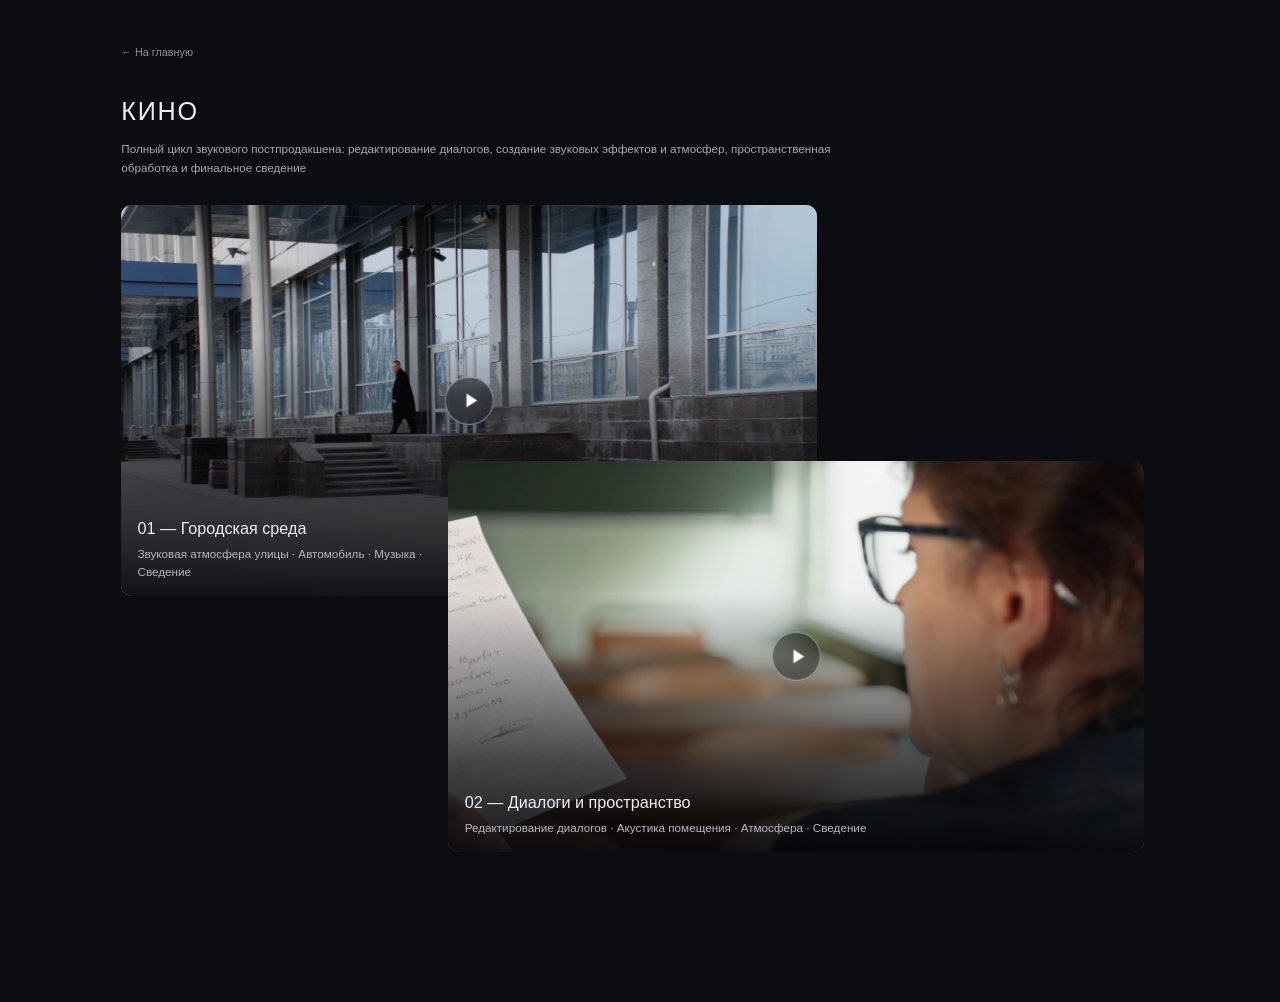
==== cinema.html @ dbee0b63 "Publish approved portfolio with cloud media and lazy audio" ====
<!doctype html><html lang="ru"><head><meta charset="utf-8"><meta name="viewport" content="width=device-width,initial-scale=1"><title>Кино — Дмитрий Лепилкин</title><link rel="stylesheet" href="video-lightbox.css"><script src="video-lightbox.js" defer></script><link rel="stylesheet" href="trailers-experiment.css"><link rel="stylesheet" href="cinema-experiment.css"><script src="trailers-experiment.js" defer></script><link rel="stylesheet" href="site-scale.css"></head><body class="cinema-experiment"><main><a class="back" href="index.html">← На главную</a><h1>КИНО</h1><p class="section-description">Полный цикл звукового постпродакшена: редактирование диалогов, создание звуковых эффектов и атмосфер, пространственная обработка и финальное сведение</p><section class="gallery experiment-gallery" aria-label="Видеоработы"><article class="work featured"><button class="open-work" data-work="0" aria-haspopup="dialog" aria-label="Смотреть: 01 — Городская среда"><div class="cover"><img src="cinema-1.png" alt=""><span class="play-mark"><svg viewBox="0 0 24 24" aria-hidden="true"><path d="m9 5 11 7-11 7z"/></svg></span></div></button><div class="info"><h2>01 — Городская среда</h2><p>Звуковая атмосфера улицы · Автомобиль · Музыка · Сведение</p></div></article><article class="work small"><button class="open-work" data-work="1" aria-haspopup="dialog" aria-label="Смотреть: 02 — Диалоги и пространство"><div class="cover"><img src="cinema-2.png" alt=""><span class="play-mark"><svg viewBox="0 0 24 24" aria-hidden="true"><path d="m9 5 11 7-11 7z"/></svg></span></div></button><div class="info"><h2>02 — Диалоги и пространство</h2><p>Редактирование диалогов · Акустика помещения · Атмосфера · Сведение</p></div></article></section></main>
<dialog id="video-dialog" aria-labelledby="video-title"><button class="close" type="button" aria-label="Закрыть видео">×</button><div class="viewer"><div class="screen paused"><video controls playsinline preload="none" aria-labelledby="video-title"></video><button class="center-toggle" type="button" aria-label="Воспроизвести видео"><svg viewBox="0 0 24 24" aria-hidden="true"><path d="m9 5 11 7-11 7z"/></svg></button></div><div class="viewer-info"><h2 id="video-title"></h2><p id="video-role"></p><p class="error" role="status"></p></div></div></dialog><script type="application/json" id="video-works">[{"id": "cinema-1", "title": "01 — Городская среда", "role": "Звуковая атмосфера улицы · Автомобиль · Музыка · Сведение", "src": "https://storage.yandexcloud.net/lepilkin-audio/1%20%D1%81%D1%86%D0%B5%D0%BD%D0%B0%20-%D1%83%D0%BB%D0%B8%D1%86%D0%B0-%D0%BC%D0%B0%D1%88%D0%B8%D0%BD%D0%B0-mx-.mp4", "poster": "cinema-1.png"}, {"id": "cinema-2", "title": "02 — Диалоги и пространство", "role": "Редактирование диалогов · Акустика помещения · Атмосфера · Сведение", "src": "https://storage.yandexcloud.net/lepilkin-audio/3%20%D1%81%D1%86%D0%B5%D0%BD%D1%8B%20-%D0%BE%D1%84%D0%B8%D1%81-%D0%BA%D0%B0%D0%B1%D0%B8%D0%BD%D0%B5%D1%82-%D1%83%D0%BB%D0%B8%D1%86%D0%B0-.mp4", "poster": "cinema-2.png"}, {"id": "cinema-3", "title": "3", "role": "", "src": null, "poster": null}]</script></body></html>
---- trailers-experiment.css ----
/* Experimental layout only. trailers-previous.html retains the former composition. */
.trailers-experiment main{max-width:1200px}
.experiment-gallery{position:relative;aspect-ratio:1.6;isolation:isolate;margin-top:10px}
.experiment-gallery .work{position:absolute;min-width:0;margin:0;transition:transform .25s ease-out;transform-origin:center}
.experiment-gallery .work:nth-child(1){width:56%;left:0;top:0;z-index:1}
.experiment-gallery .work:nth-child(2){width:54%;right:0;top:22%;z-index:2}
.experiment-gallery .work:nth-child(3){width:54%;left:6%;top:53%;z-index:3}
.experiment-gallery .work:hover,.experiment-gallery .work:focus-within{z-index:10;transform:scale(1.025)}
.experiment-gallery .cover,.experiment-gallery .featured .cover{border-radius:12px;aspect-ratio:16/9}
.experiment-gallery .cover::after{content:"";position:absolute;inset:34% 0 0;background:linear-gradient(transparent,#030407ad 64%,#030407e8);pointer-events:none}
.experiment-gallery .info,.experiment-gallery .small .info{position:absolute;z-index:2;left:18px;right:18px;bottom:16px;margin:0;pointer-events:none}
.experiment-gallery .work:nth-child(1) .info{right:36%}
.experiment-gallery .work:nth-child(2) .info{left:39%;text-align:right}
.experiment-gallery .info h2,.experiment-gallery .small h2{font-size:18px;line-height:1.4;font-weight:500;margin:0 0 6px;color:#eeedf2}
.experiment-gallery .info p,.experiment-gallery .small .info p{font-size:13px;line-height:1.6;color:#b8b5c2;margin:0}
.experiment-gallery .play-mark,.experiment-gallery .featured .play-mark{width:54px;height:54px;z-index:1}
@media(min-width:601px) and (max-width:850px){.experiment-gallery .info,.experiment-gallery .small .info{left:12px;right:12px;bottom:10px}.experiment-gallery .info h2,.experiment-gallery .small h2{font-size:15px}.experiment-gallery .info p,.experiment-gallery .small .info p{font-size:11px}.experiment-gallery .play-mark,.experiment-gallery .featured .play-mark{width:44px;height:44px}}
@media(max-width:600px){.experiment-gallery{display:grid;gap:24px;aspect-ratio:auto;margin-top:0}.experiment-gallery .work:nth-child(n){position:relative;width:100%;left:auto;right:auto;top:auto;transform:none}.experiment-gallery .cover,.experiment-gallery .featured .cover{border-radius:9px}.experiment-gallery .cover::after{display:none}.experiment-gallery .info,.experiment-gallery .small .info,.experiment-gallery .work:nth-child(n) .info{position:static;margin:10px 0 0;text-align:left}.experiment-gallery .info h2,.experiment-gallery .small h2{font-size:16px;margin-bottom:6px}.experiment-gallery .info p,.experiment-gallery .small .info p{font-size:12px}.experiment-gallery .work:hover,.experiment-gallery .work:focus-within{transform:none}.experiment-gallery .play-mark,.experiment-gallery .featured .play-mark{width:50px;height:50px}}
@media(prefers-reduced-motion:reduce){.experiment-gallery .work{transition:none}.experiment-gallery .work:hover,.experiment-gallery .work:focus-within{transform:none}}
---- cinema-experiment.css ----
/* Two larger cards use the approved trailer entrance and lightbox. */
.cinema-experiment main{max-width:1200px}
.cinema-experiment .experiment-gallery{aspect-ratio:1.6}
.cinema-experiment .experiment-gallery .work:nth-child(1){width:68%;left:0;top:0}
.cinema-experiment .experiment-gallery .work:nth-child(2){width:68%;right:0;top:40%}
.cinema-experiment .experiment-gallery .work:nth-child(1) .info{right:56%}
.cinema-experiment .experiment-gallery .work:nth-child(2) .info{left:18px;right:18px;text-align:left}
@media(min-width:601px) and (max-width:850px){.cinema-experiment .experiment-gallery .work:nth-child(2) .info{left:12px;right:12px}}
@media(max-width:600px){.cinema-experiment .experiment-gallery{aspect-ratio:auto}.cinema-experiment .experiment-gallery .work:nth-child(n){width:100%;left:auto;right:auto;top:auto}.cinema-experiment .experiment-gallery .work:nth-child(n) .info{position:static;margin:10px 0 0;text-align:left}}
---- site-scale.css ----
/* Match the approved desktop view at 90%, without changing the browser's zoom setting. */
@media(min-width:601px){html{zoom:.9}}
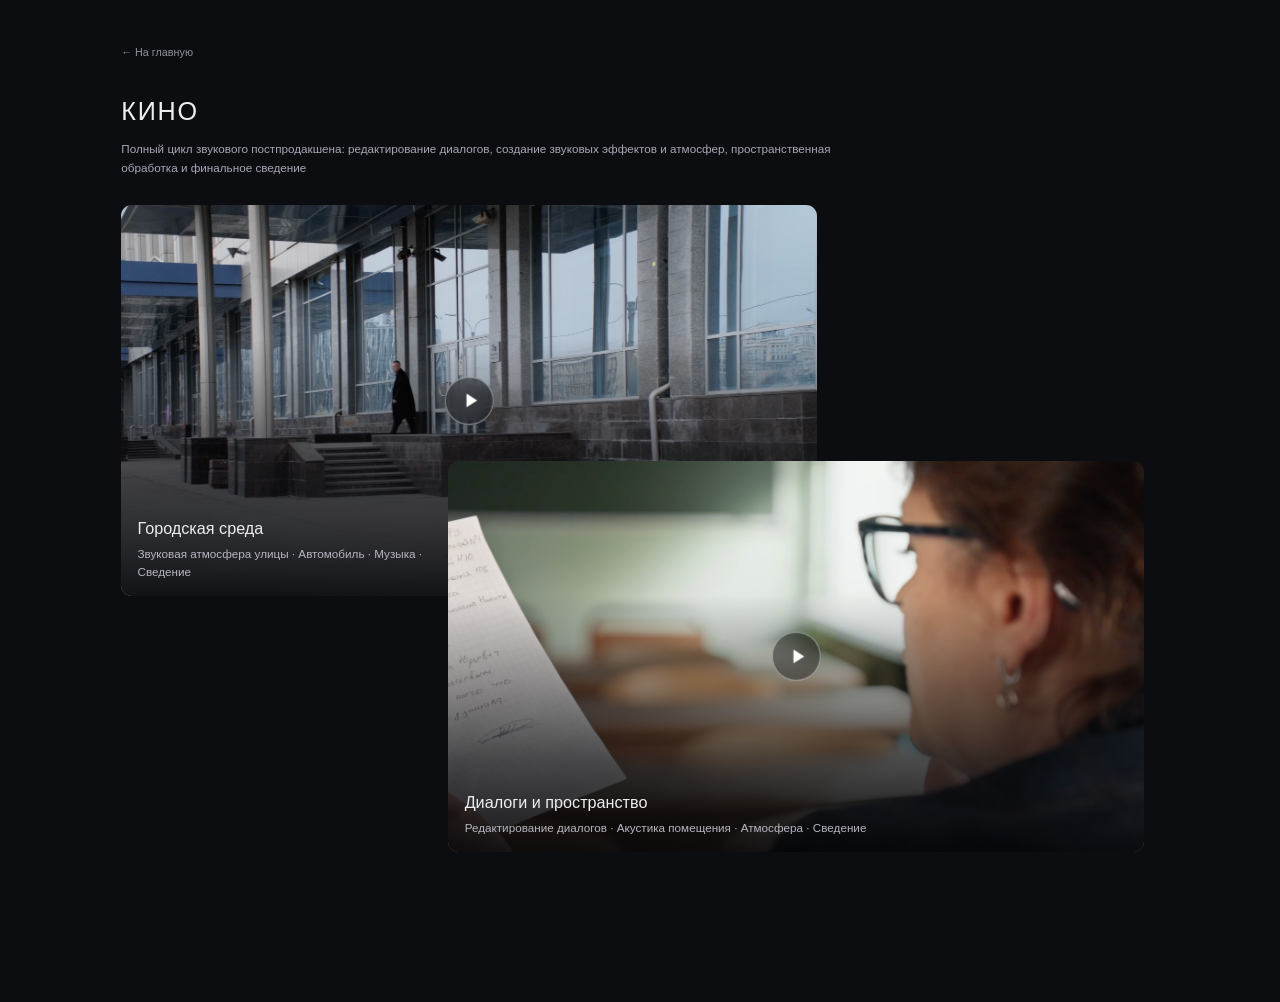
==== commit 581b74d6: "Fix mobile tap pause, cover posters and cinema titles" ====
--- a/cinema.html
+++ b/cinema.html
@@ -1,2 +1,2 @@
-<!doctype html><html lang="ru"><head><meta charset="utf-8"><meta name="viewport" content="width=device-width,initial-scale=1"><title>Кино — Дмитрий Лепилкин</title><link rel="stylesheet" href="video-lightbox.css"><script src="video-lightbox.js" defer></script><link rel="stylesheet" href="trailers-experiment.css"><link rel="stylesheet" href="cinema-experiment.css"><script src="trailers-experiment.js" defer></script><link rel="stylesheet" href="site-scale.css"></head><body class="cinema-experiment"><main><a class="back" href="index.html">← На главную</a><h1>КИНО</h1><p class="section-description">Полный цикл звукового постпродакшена: редактирование диалогов, создание звуковых эффектов и атмосфер, пространственная обработка и финальное сведение</p><section class="gallery experiment-gallery" aria-label="Видеоработы"><article class="work featured"><button class="open-work" data-work="0" aria-haspopup="dialog" aria-label="Смотреть: 01 — Городская среда"><div class="cover"><img src="cinema-1.png" alt=""><span class="play-mark"><svg viewBox="0 0 24 24" aria-hidden="true"><path d="m9 5 11 7-11 7z"/></svg></span></div></button><div class="info"><h2>01 — Городская среда</h2><p>Звуковая атмосфера улицы · Автомобиль · Музыка · Сведение</p></div></article><article class="work small"><button class="open-work" data-work="1" aria-haspopup="dialog" aria-label="Смотреть: 02 — Диалоги и пространство"><div class="cover"><img src="cinema-2.png" alt=""><span class="play-mark"><svg viewBox="0 0 24 24" aria-hidden="true"><path d="m9 5 11 7-11 7z"/></svg></span></div></button><div class="info"><h2>02 — Диалоги и пространство</h2><p>Редактирование диалогов · Акустика помещения · Атмосфера · Сведение</p></div></article></section></main>
-<dialog id="video-dialog" aria-labelledby="video-title"><button class="close" type="button" aria-label="Закрыть видео">×</button><div class="viewer"><div class="screen paused"><video controls playsinline preload="none" aria-labelledby="video-title"></video><button class="center-toggle" type="button" aria-label="Воспроизвести видео"><svg viewBox="0 0 24 24" aria-hidden="true"><path d="m9 5 11 7-11 7z"/></svg></button></div><div class="viewer-info"><h2 id="video-title"></h2><p id="video-role"></p><p class="error" role="status"></p></div></div></dialog><script type="application/json" id="video-works">[{"id": "cinema-1", "title": "01 — Городская среда", "role": "Звуковая атмосфера улицы · Автомобиль · Музыка · Сведение", "src": "https://storage.yandexcloud.net/lepilkin-audio/1%20%D1%81%D1%86%D0%B5%D0%BD%D0%B0%20-%D1%83%D0%BB%D0%B8%D1%86%D0%B0-%D0%BC%D0%B0%D1%88%D0%B8%D0%BD%D0%B0-mx-.mp4", "poster": "cinema-1.png"}, {"id": "cinema-2", "title": "02 — Диалоги и пространство", "role": "Редактирование диалогов · Акустика помещения · Атмосфера · Сведение", "src": "https://storage.yandexcloud.net/lepilkin-audio/3%20%D1%81%D1%86%D0%B5%D0%BD%D1%8B%20-%D0%BE%D1%84%D0%B8%D1%81-%D0%BA%D0%B0%D0%B1%D0%B8%D0%BD%D0%B5%D1%82-%D1%83%D0%BB%D0%B8%D1%86%D0%B0-.mp4", "poster": "cinema-2.png"}, {"id": "cinema-3", "title": "3", "role": "", "src": null, "poster": null}]</script></body></html>+<!doctype html><html lang="ru"><head><meta charset="utf-8"><meta name="viewport" content="width=device-width,initial-scale=1"><title>Кино — Дмитрий Лепилкин</title><link rel="stylesheet" href="video-lightbox.css"><script src="inline-video.js" defer></script><script src="video-lightbox.js" defer></script><link rel="stylesheet" href="trailers-experiment.css"><link rel="stylesheet" href="cinema-experiment.css"><script src="trailers-experiment.js" defer></script><link rel="stylesheet" href="site-scale.css"><link rel="stylesheet" href="sound-design-inline.css"></head><body class="cinema-experiment"><main><a class="back" href="index.html">← На главную</a><h1>КИНО</h1><p class="section-description">Полный цикл звукового постпродакшена: редактирование диалогов, создание звуковых эффектов и атмосфер, пространственная обработка и финальное сведение</p><section class="gallery experiment-gallery" aria-label="Видеоработы"><article class="work featured"><button class="open-work" data-work="0" aria-haspopup="dialog" aria-label="Смотреть: Городская среда"><div class="cover"><img src="cinema-1.png" alt=""><span class="play-mark"><svg viewBox="0 0 24 24" aria-hidden="true"><path d="m9 5 11 7-11 7z"/></svg></span></div></button><div class="info"><h2>Городская среда</h2><p>Звуковая атмосфера улицы · Автомобиль · Музыка · Сведение</p></div></article><article class="work small"><button class="open-work" data-work="1" aria-haspopup="dialog" aria-label="Смотреть: Диалоги и пространство"><div class="cover"><img src="cinema-2.png" alt=""><span class="play-mark"><svg viewBox="0 0 24 24" aria-hidden="true"><path d="m9 5 11 7-11 7z"/></svg></span></div></button><div class="info"><h2>Диалоги и пространство</h2><p>Редактирование диалогов · Акустика помещения · Атмосфера · Сведение</p></div></article></section></main>
+<dialog id="video-dialog" aria-labelledby="video-title"><button class="close" type="button" aria-label="Закрыть видео">×</button><div class="viewer"><div class="screen paused"><video controls playsinline preload="none" aria-labelledby="video-title"></video><button class="center-toggle" type="button" aria-label="Воспроизвести видео"><svg viewBox="0 0 24 24" aria-hidden="true"><path d="m9 5 11 7-11 7z"/></svg></button></div><div class="viewer-info"><h2 id="video-title"></h2><p id="video-role"></p><p class="error" role="status"></p></div></div></dialog><script type="application/json" id="video-works">[{"id": "cinema-1", "title": "Городская среда", "role": "Звуковая атмосфера улицы · Автомобиль · Музыка · Сведение", "src": "https://storage.yandexcloud.net/lepilkin-audio/1%20%D1%81%D1%86%D0%B5%D0%BD%D0%B0%20-%D1%83%D0%BB%D0%B8%D1%86%D0%B0-%D0%BC%D0%B0%D1%88%D0%B8%D0%BD%D0%B0-mx-.mp4", "poster": "cinema-1.png"}, {"id": "cinema-2", "title": "Диалоги и пространство", "role": "Редактирование диалогов · Акустика помещения · Атмосфера · Сведение", "src": "https://storage.yandexcloud.net/lepilkin-audio/3%20%D1%81%D1%86%D0%B5%D0%BD%D1%8B%20-%D0%BE%D1%84%D0%B8%D1%81-%D0%BA%D0%B0%D0%B1%D0%B8%D0%BD%D0%B5%D1%82-%D1%83%D0%BB%D0%B8%D1%86%D0%B0-.mp4", "poster": "cinema-2.png"}, {"id": "cinema-3", "title": "3", "role": "", "src": null, "poster": null}]</script></body></html>
--- a/sound-design-inline.css
+++ b/sound-design-inline.css
@@ -0,0 +1,55 @@
+.inline-work{width:100%;min-width:0}
+.inline-work .cover video{display:block;width:100%;height:100%;position:absolute;inset:0;object-fit:contain;background:#000}
+.inline-toggle{position:absolute;left:50%;top:50%;transform:translate(-50%,-50%);z-index:1;width:54px;height:54px;padding:0;border-radius:50%;border:1px solid #ffffff70;background:#08090c66;backdrop-filter:blur(8px);color:white;display:grid;place-items:center;cursor:pointer;transition:opacity .18s,background .18s}
+.inline-toggle:hover{background:#08090caa}.inline-toggle svg{width:26px;height:26px;fill:currentColor}
+.inline-work .cover.is-playing .inline-toggle{opacity:0}.inline-work .cover:hover .inline-toggle,.inline-toggle:focus-visible{opacity:1}
+.inline-error{font-size:12px;line-height:1.6;color:#b8b5c2;margin:8px 0 0}.inline-error:empty{display:none}
+.mode-switch{position:fixed;bottom:14px;right:14px;z-index:5;display:flex;align-items:center;gap:4px;padding:6px;border:1px solid #ffffff16;border-radius:9px;background:#111216ed;color:#96949f;font-size:11px;box-shadow:0 4px 16px #0004}
+.mode-switch span{padding:0 5px}.mode-switch a{padding:7px 9px;color:#aaa6b5;text-decoration:none;border-radius:5px}.mode-switch a[aria-current="true"]{background:#ffffff0e;color:#eeedf2}
+@media(max-width:600px){.inline-toggle{width:48px;height:48px}.mode-switch{bottom:8px;right:8px}}
+@media(hover:none){.inline-work .cover.is-playing .inline-toggle{opacity:0}.inline-toggle:focus-visible{opacity:.75}}
+@media(prefers-reduced-motion:reduce){.inline-toggle{transition:none}}
+
+/* Card transforms do not change the gallery layout or the in-place video bounds. */
+.gallery[data-gallery-entrance]{isolation:isolate}
+.gallery[data-gallery-entrance] .work{position:relative}
+
+/* A small hover lift scales the player as a whole, without changing the grid. */
+@media(hover:hover) and (pointer:fine){
+ .inline-work{transform-origin:center;transition:transform .25s ease-out}
+ .inline-work:hover,.inline-work:focus-within{transform:scale(1.025)}
+ .gallery[data-gallery-entrance] .work:hover,.gallery[data-gallery-entrance] .work:focus-within{z-index:2}
+}
+@media(prefers-reduced-motion:reduce){
+ .inline-work{transition:none}
+ .inline-work:hover,.inline-work:focus-within{transform:none}
+}
+
+/* Center the portrait video against the pair of landscape works without cropping it. */
+.gallery .portrait.work{align-self:center}
+
+/* Touch playback: hide the central overlay completely while native controls are active. */
+@media(max-width:600px), (hover:none) and (pointer:coarse){
+ .inline-work .cover.is-playing .inline-toggle{opacity:0;visibility:hidden;pointer-events:none}
+ .inline-work,.inline-work:hover,.inline-work:focus-within{transform:none}
+ .experiment-gallery .work:nth-child(n),.cinema-experiment .experiment-gallery .work:nth-child(n){position:relative;width:100%;left:auto;right:auto;top:auto;transform:none}
+ .experiment-gallery,.cinema-experiment .experiment-gallery{display:grid;gap:24px;aspect-ratio:auto;margin-top:0}
+ .experiment-gallery .cover::after{display:none}
+ .experiment-gallery .work:nth-child(n) .info{position:static;margin:10px 0 0;text-align:left;pointer-events:auto}
+ .experiment-gallery .info h2{font-size:16px;margin-bottom:6px}
+ .experiment-gallery .info p{font-size:12px}
+ .experiment-gallery .work:hover,.experiment-gallery .work:focus-within{transform:none}
+}
+
+/* Cover the poster independently; the actual video always retains its full frame. */
+.inline-work .cover .inline-poster{display:none;position:absolute;inset:0;width:100%;height:100%;object-fit:cover;object-position:center;pointer-events:none;transform:none;filter:none}
+.inline-work .cover.has-frame .inline-poster{display:none}
+.inline-surface{display:none}
+@media(max-width:600px), (hover:none) and (pointer:coarse){
+ .inline-work .cover:not(.has-frame) .inline-poster{display:block}
+ /* A real tap target avoids Safari's native tap-to-show-controls behavior.
+    Leave the bottom strip clear for seeking, volume and fullscreen. */
+ .inline-surface{display:block;position:absolute;inset:0;z-index:1;width:100%;padding:0;border:0;background:transparent;cursor:pointer;touch-action:manipulation}
+ .inline-work .cover.has-frame .inline-surface{bottom:48px;height:auto}
+ .inline-work .cover .inline-toggle{pointer-events:none;z-index:2}
+}
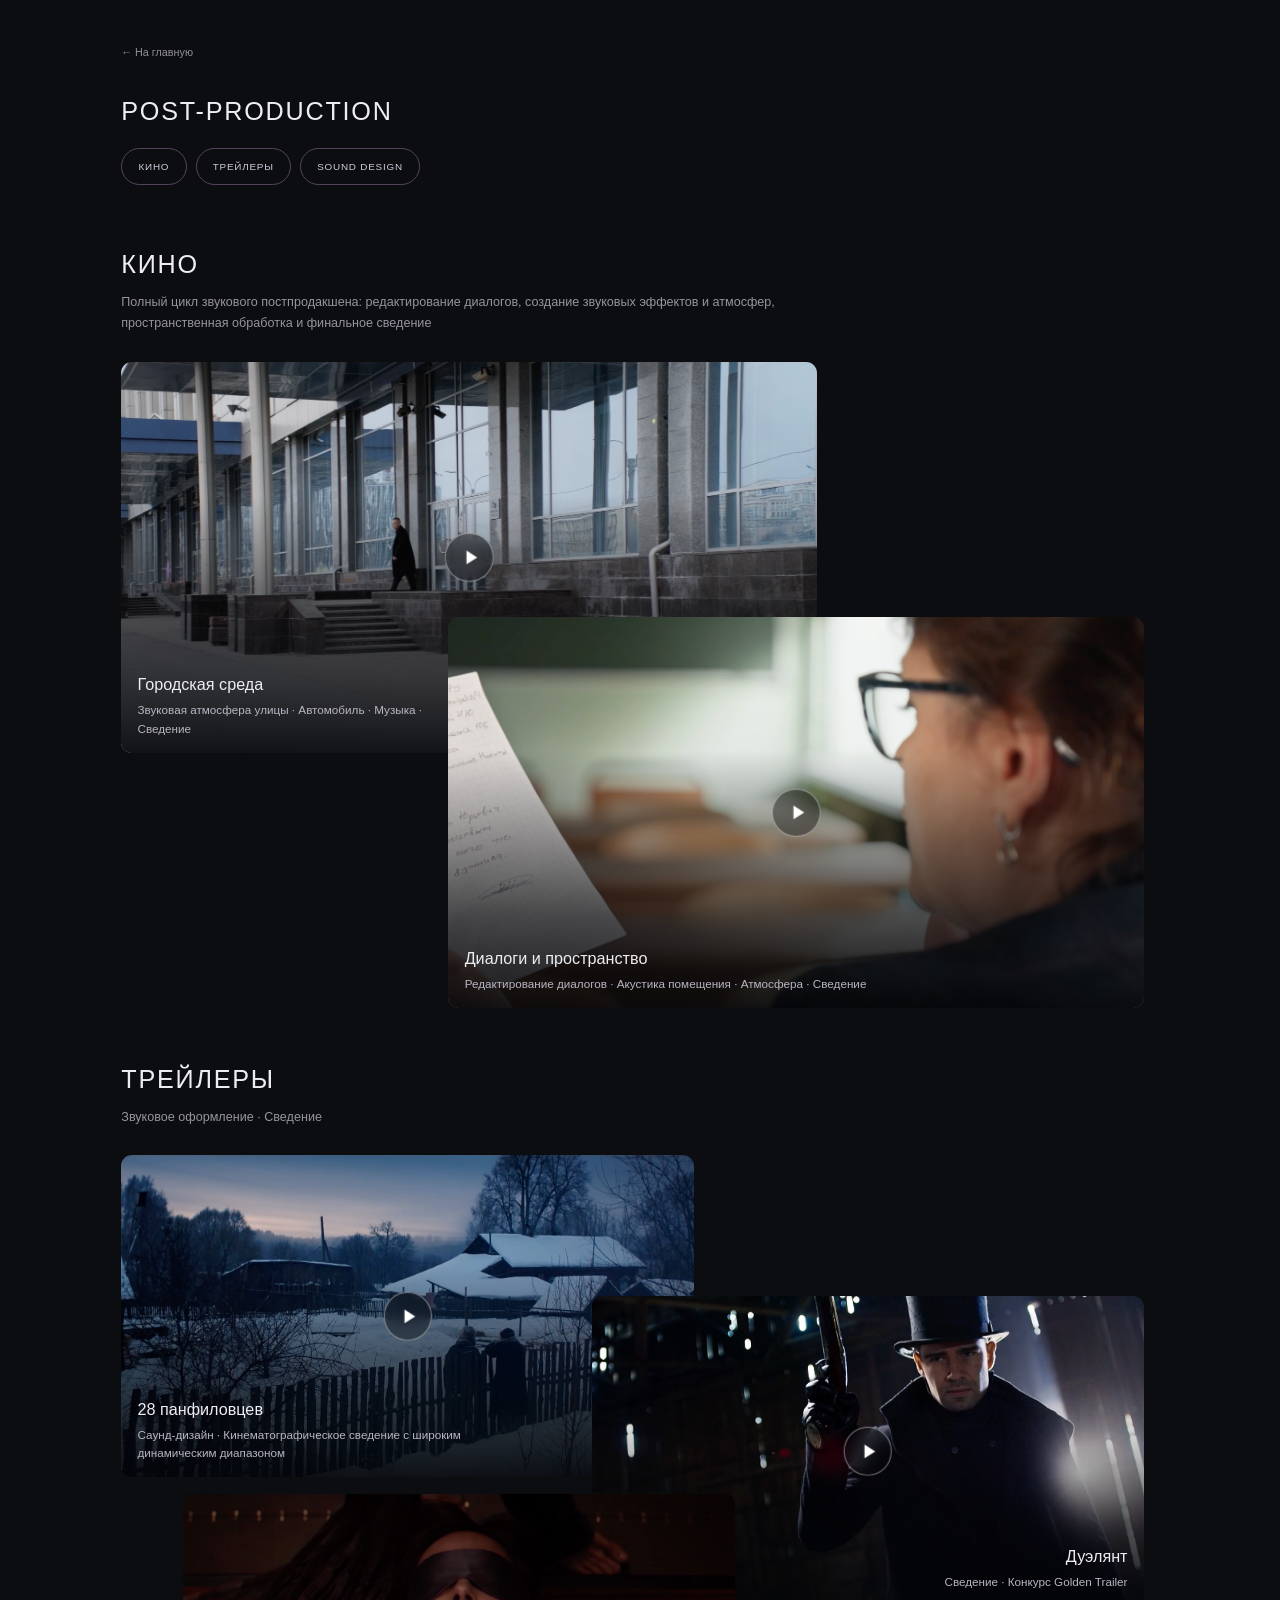
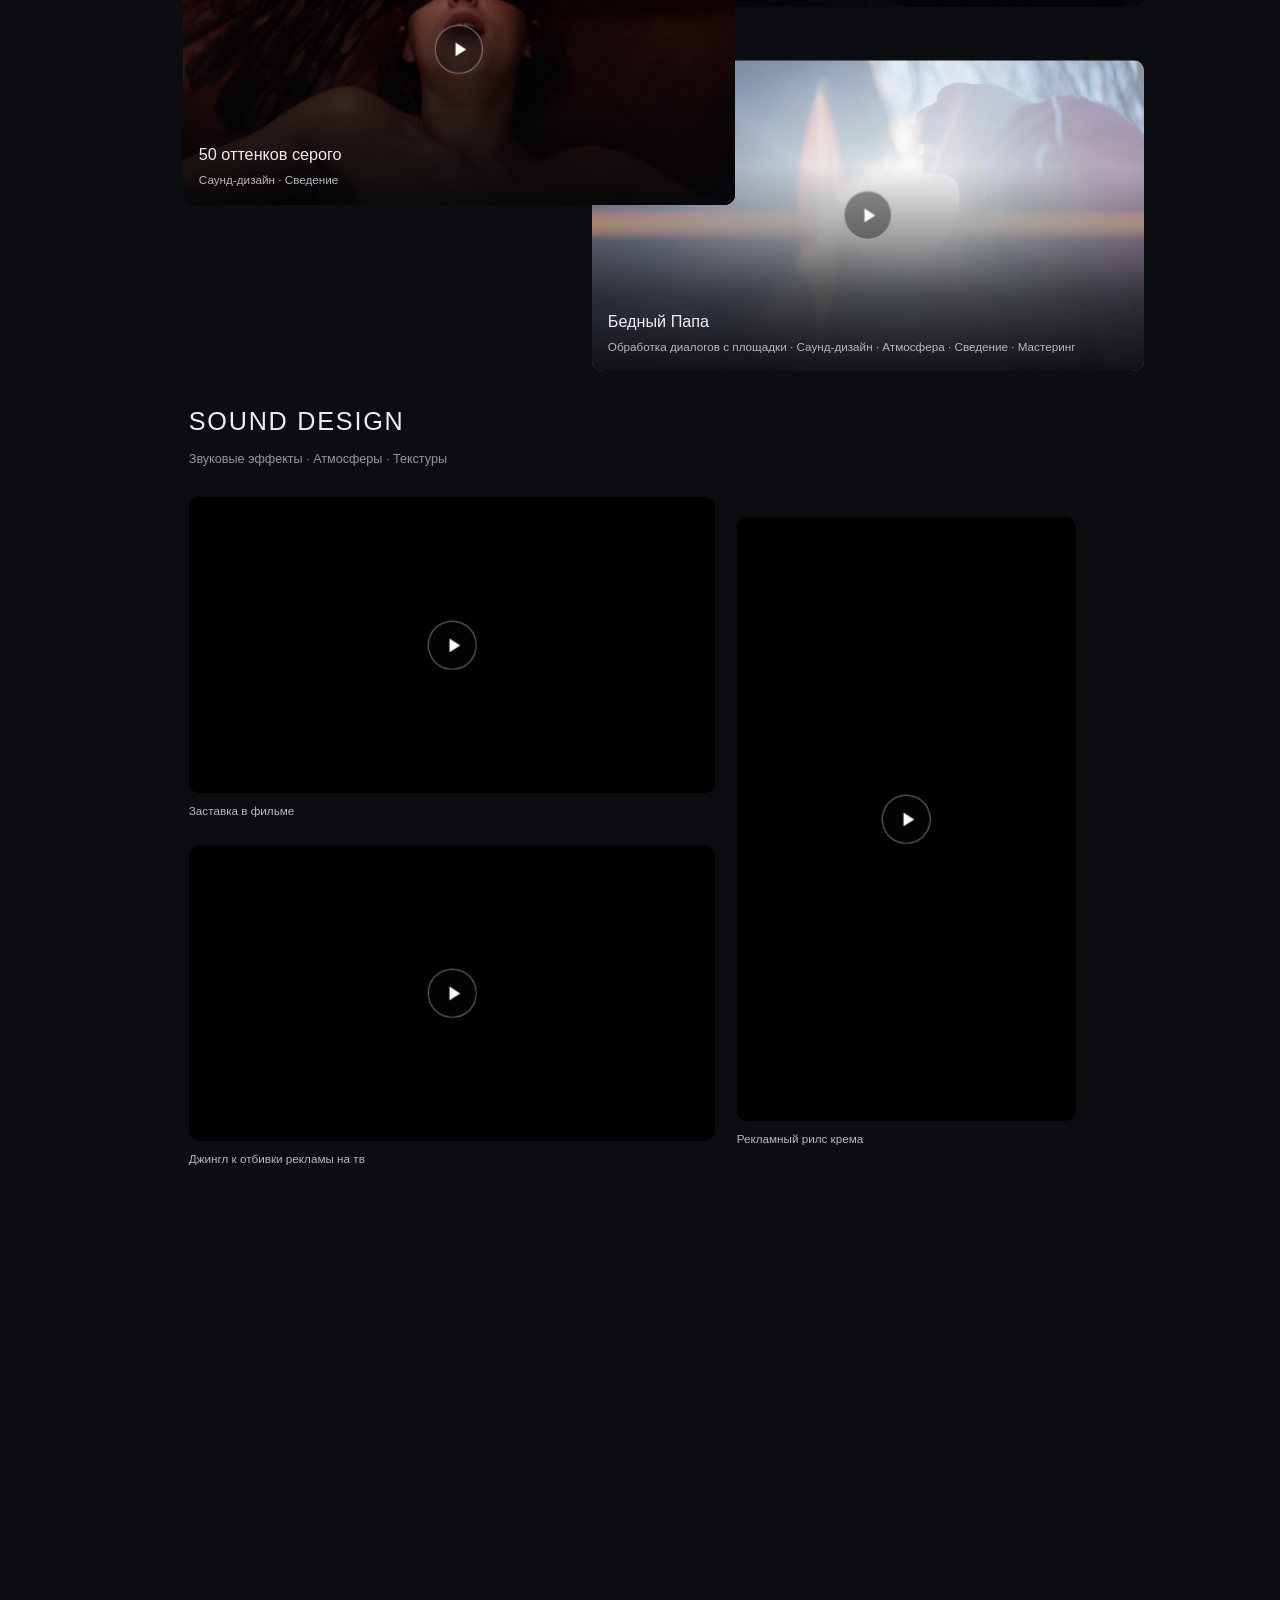
==== commit c9446ed0: "Update desktop home and unify video portfolio" ====
--- a/cinema.html
+++ b/cinema.html
@@ -1,2 +1 @@
-<!doctype html><html lang="ru"><head><meta charset="utf-8"><meta name="viewport" content="width=device-width,initial-scale=1"><title>Кино — Дмитрий Лепилкин</title><link rel="stylesheet" href="video-lightbox.css"><script src="inline-video.js" defer></script><script src="video-lightbox.js" defer></script><link rel="stylesheet" href="trailers-experiment.css"><link rel="stylesheet" href="cinema-experiment.css"><script src="trailers-experiment.js" defer></script><link rel="stylesheet" href="site-scale.css"><link rel="stylesheet" href="sound-design-inline.css"></head><body class="cinema-experiment"><main><a class="back" href="index.html">← На главную</a><h1>КИНО</h1><p class="section-description">Полный цикл звукового постпродакшена: редактирование диалогов, создание звуковых эффектов и атмосфер, пространственная обработка и финальное сведение</p><section class="gallery experiment-gallery" aria-label="Видеоработы"><article class="work featured"><button class="open-work" data-work="0" aria-haspopup="dialog" aria-label="Смотреть: Городская среда"><div class="cover"><img src="cinema-1.png" alt=""><span class="play-mark"><svg viewBox="0 0 24 24" aria-hidden="true"><path d="m9 5 11 7-11 7z"/></svg></span></div></button><div class="info"><h2>Городская среда</h2><p>Звуковая атмосфера улицы · Автомобиль · Музыка · Сведение</p></div></article><article class="work small"><button class="open-work" data-work="1" aria-haspopup="dialog" aria-label="Смотреть: Диалоги и пространство"><div class="cover"><img src="cinema-2.png" alt=""><span class="play-mark"><svg viewBox="0 0 24 24" aria-hidden="true"><path d="m9 5 11 7-11 7z"/></svg></span></div></button><div class="info"><h2>Диалоги и пространство</h2><p>Редактирование диалогов · Акустика помещения · Атмосфера · Сведение</p></div></article></section></main>
-<dialog id="video-dialog" aria-labelledby="video-title"><button class="close" type="button" aria-label="Закрыть видео">×</button><div class="viewer"><div class="screen paused"><video controls playsinline preload="none" aria-labelledby="video-title"></video><button class="center-toggle" type="button" aria-label="Воспроизвести видео"><svg viewBox="0 0 24 24" aria-hidden="true"><path d="m9 5 11 7-11 7z"/></svg></button></div><div class="viewer-info"><h2 id="video-title"></h2><p id="video-role"></p><p class="error" role="status"></p></div></div></dialog><script type="application/json" id="video-works">[{"id": "cinema-1", "title": "Городская среда", "role": "Звуковая атмосфера улицы · Автомобиль · Музыка · Сведение", "src": "https://storage.yandexcloud.net/lepilkin-audio/1%20%D1%81%D1%86%D0%B5%D0%BD%D0%B0%20-%D1%83%D0%BB%D0%B8%D1%86%D0%B0-%D0%BC%D0%B0%D1%88%D0%B8%D0%BD%D0%B0-mx-.mp4", "poster": "cinema-1.png"}, {"id": "cinema-2", "title": "Диалоги и пространство", "role": "Редактирование диалогов · Акустика помещения · Атмосфера · Сведение", "src": "https://storage.yandexcloud.net/lepilkin-audio/3%20%D1%81%D1%86%D0%B5%D0%BD%D1%8B%20-%D0%BE%D1%84%D0%B8%D1%81-%D0%BA%D0%B0%D0%B1%D0%B8%D0%BD%D0%B5%D1%82-%D1%83%D0%BB%D0%B8%D1%86%D0%B0-.mp4", "poster": "cinema-2.png"}, {"id": "cinema-3", "title": "3", "role": "", "src": null, "poster": null}]</script></body></html>+<!doctype html><html lang="ru"><head><meta charset="utf-8"><meta name="viewport" content="width=device-width,initial-scale=1"><meta http-equiv="refresh" content="0;url=post-production.html#cinema"><link rel="canonical" href="https://lepilkinsound.pro/post-production.html#cinema"><title>Post-Production — Дмитрий Лепилкин</title></head><body style="background:#0c0d10;color:#eeedf2;font:16px Arial;padding:32px"><a style="color:inherit" href="post-production.html#cinema">Открыть раздел Post-Production</a></body></html>
